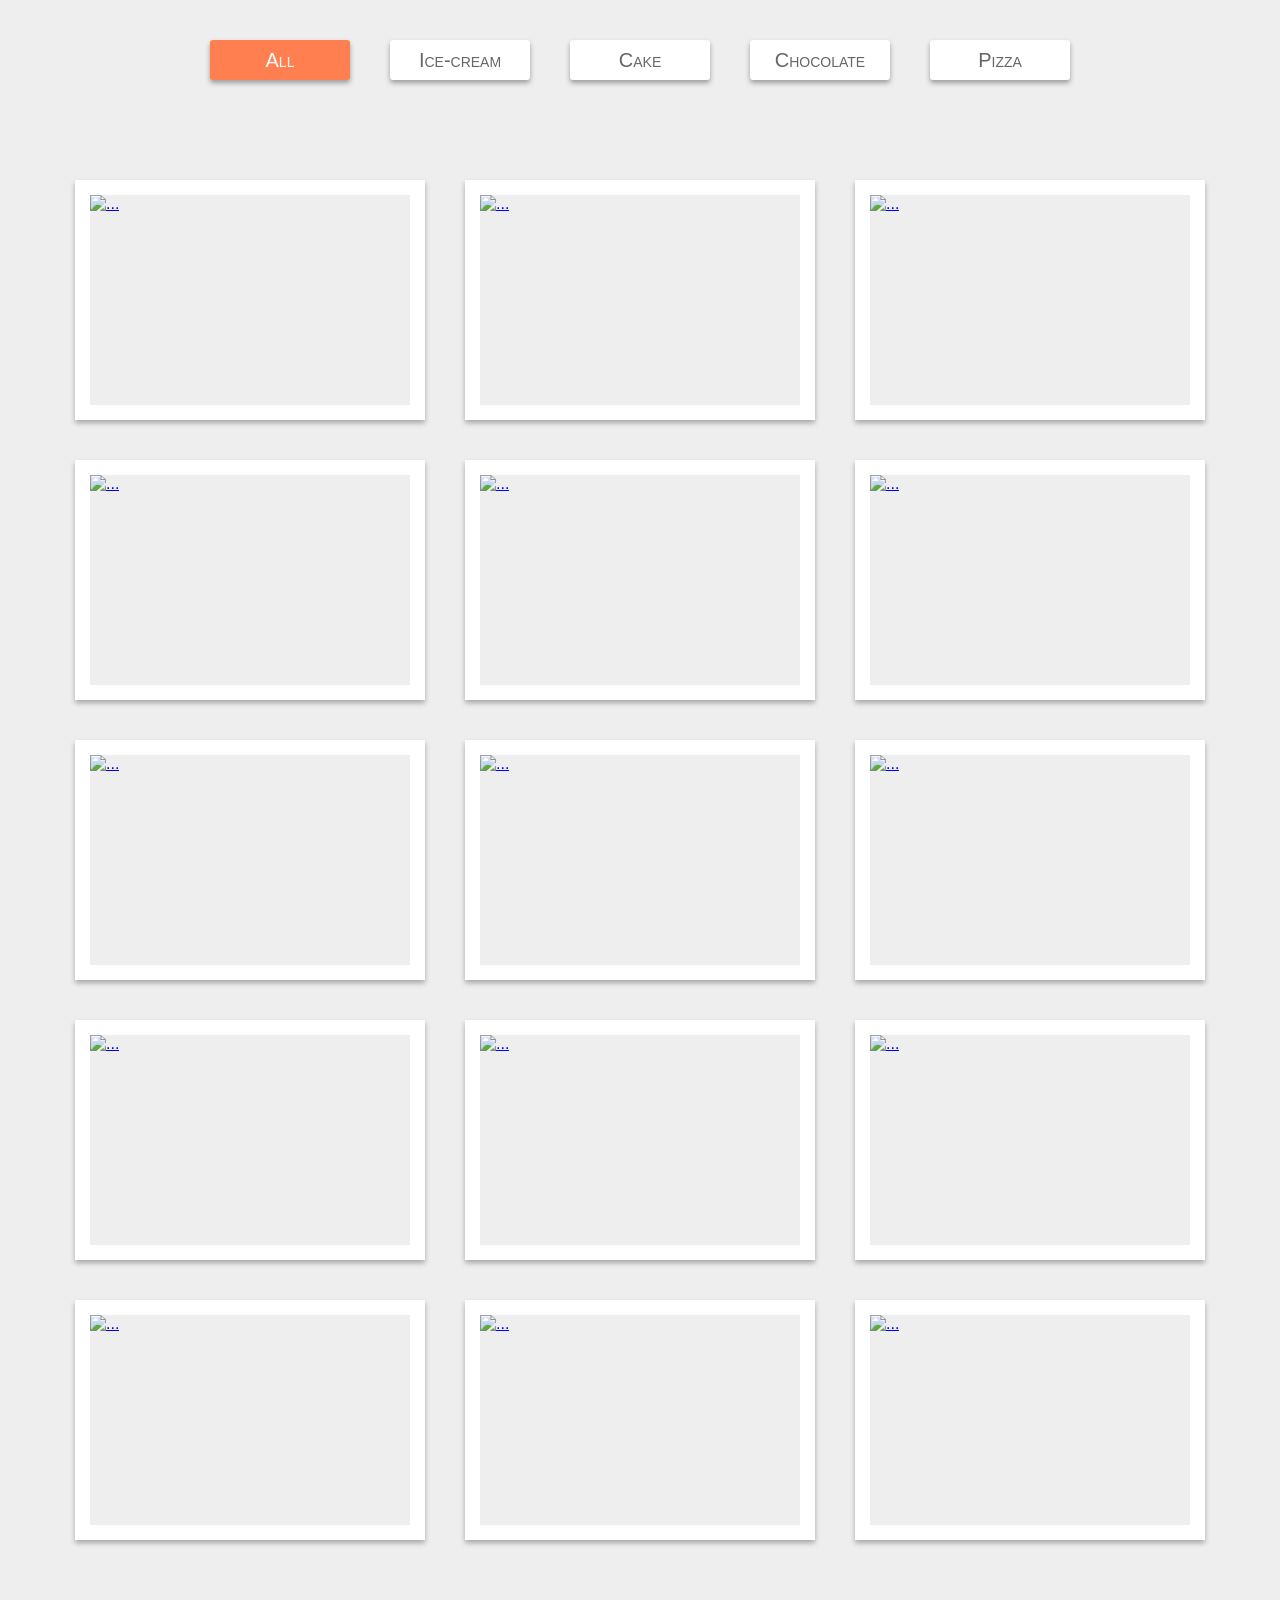
==== index.html @ ded3a6ae "yummy food" ====
<!DOCTYPE html>
<html lang='en'>
        <head>
          <meta charset="UTF-8">
          <meta name="viewport" content="width=device-width, initial-scale=1.0">
        <title>Food Gallery </title>   
        <link rel="icon" href="https://drive.google.com/uc?export=download&id=1GWwUPt_IpZ78VWaYVbbmRLdfkCz--QnV">
        <link rel="stylesheet" href="foodgallery.css" >
        <script src="gallery.js"></script>
<script src="https://cdnjs.cloudflare.com/ajax/libs/jquery/3.5.1/jquery.min.js"></script> 

      </head>
    <body>
        
    <div class="gallery">
     <ul class="controls">
     <li class="button active" data-filter="all" >All</li>
    <li class="button" data-filter="ice-cream">Ice-cream</li>
    <li class="button" data-filter="cake">Cake</li>
    <li class="button" data-filter="chocolate">Chocolate</li>
    <li class="button" data-filter="pizza">Pizza</li>
   
     </ul>
   
     <div class="image-container">
        <a href="image/icecream.jpg" class="card ice-cream" >  
           <img  src="image/icecream.jpg"  alt="..."> </a>

        <a href="image/icecream1.jpg" class="card ice-cream ">  
          <img src="image/icecream1.jpg"  alt="..."> </a> 


        <a href="image/icecream2.jpg" class="card ice-cream">
           <img  src="image/icecream2.jpg"  alt="..."> </a>

        <a href="image/icecream3.jpg" class="card ice-cream"> 
          <img  src="image/icecream3.jpg"  alt="..."></a>

        <a href="image/choco1.jpg"    class="card chocolate" >  
          <img  src="image/choco1.jpg"  alt="..."></a>

        <a href="image/choco1.jpg"   class="card chocolate"> 
          <img  src="image/choco1.jpg"  alt="..."> </a>

        <a href="image/choco2.jpg"   class="card chocolate"> 
          <img  src="image/choco2.jpg"  alt="..."> </a>

        <a href="image/pizza.jpg"    class="card pizza" >  
          <img  src="image/pizza.jpg"  alt="..."></a>

        <a href="image/pizza1.jpg"  class="card pizza" >  
          <img  src="image/pizza1.jpg"  alt="..."></a>

        <a href="image/pizza3.jpg"  class="card pizza" > 
           <img  src="image/pizza3.jpg" alt="..."></a>
        <a href="image/cake.jpg"    class="card cake" >  
            <img  src= "image/cake.jpg" alt="..."></a> 
        <a href="image/cake1.jpg"   class="card cake" >  
          <img  src="image/cake1.jpg"  alt="..."></a>
          <a href="image/cake2.jpg"   class="card cake" > 
            <img  src="image/cake2.jpg" alt="..."></a>
        <a href="image/cake3.jpg"   class="card cake" >  
          <img  src="image/cake3.jpg" alt="..."></a>
        <a href="image/cake4.jpg"  class="card cake" >  
          <img  src="image/cake4.jpg" alt="..."></a>
            </div></div>
             <!-- jquery cdn link  -->
     <!-- <script src="https://cdnjs.cloudflare.com/ajax/libs/jquery/3.5.1/jquery.min.js"></script> 
  <script>
     $(document).ready(function(){
      $(".button").click(function(){
        $(this).addClass("active").siblings().removeClass("active");
        
      var filter= $(this).attr('data-filter')
       if(filter == 'all'){
       $(".card").show(400);
      }else {
        $(".card").not('.'+filter).hide(200);
        $(".card").filter('.'+filter).show(400);
    
      } 
   });
   });</script> -->
    </body>
    </html>
---- foodgallery.css ----
*{
    margin: 0;
    padding:0;
    box-sizing:border-box ;
    font-family: Arial, Helvetica, sans-serif;
    transition:all .2s cubic-bezier(.34, 1.12, .68, 1.31);
}
.gallery{
    min-height: 100vh;
    background: #eee;
     padding-bottom: 100px;
    }
    .gallery .controls{
        display: flex;
        justify-content: center;
        padding: 20px 0;
        flex-wrap: wrap; 
        list-style: none;
        align-content: center;
    }
     .gallery .controls .button{
        height: 40px;
        width: 140px;
        background: #fff;
        color: #666;
        border-radius: 3px;
        font-size: 20px;
        line-height:40px;
        cursor: pointer;
        font-variant: small-caps;
        margin: 20px;
        text-align: center;
        box-shadow: 0 3px 5px rgba(0, 0, 0, .34);
    } 
    .gallery .controls{
        display: flex;
        align-items: center;
        justify-content: center;
        flex-wrap: wrap;
         padding: 20px 0;
         list-style: none;
    }
    .gallery .controls .button.active{ 
        background:coral;
        color:white;
    } 
.gallery .image-container{
   display: flex;
   align-items: center;
   justify-content: center;
    flex-wrap: wrap; 
     margin: 40px auto;  
}
 .gallery .image-container .card { 
    margin: 20px; 
    width: 350px;
    height: 240px; 
    cursor: pointer;
    overflow: hidden;
    border: 15px solid #fff;
    box-shadow:0 3px 5px rgba(0, 0, 0, .3);
}
 .gallery .image-container .card  img{ 
    height:100%;
    width: 100%;
    object-fit: cover; 
}
.gallery .image-container .card:hover img{
transform: scale(1.4);
}
.image-container img{
    transition: transform 2s; 
    cursor:all-scroll;
}
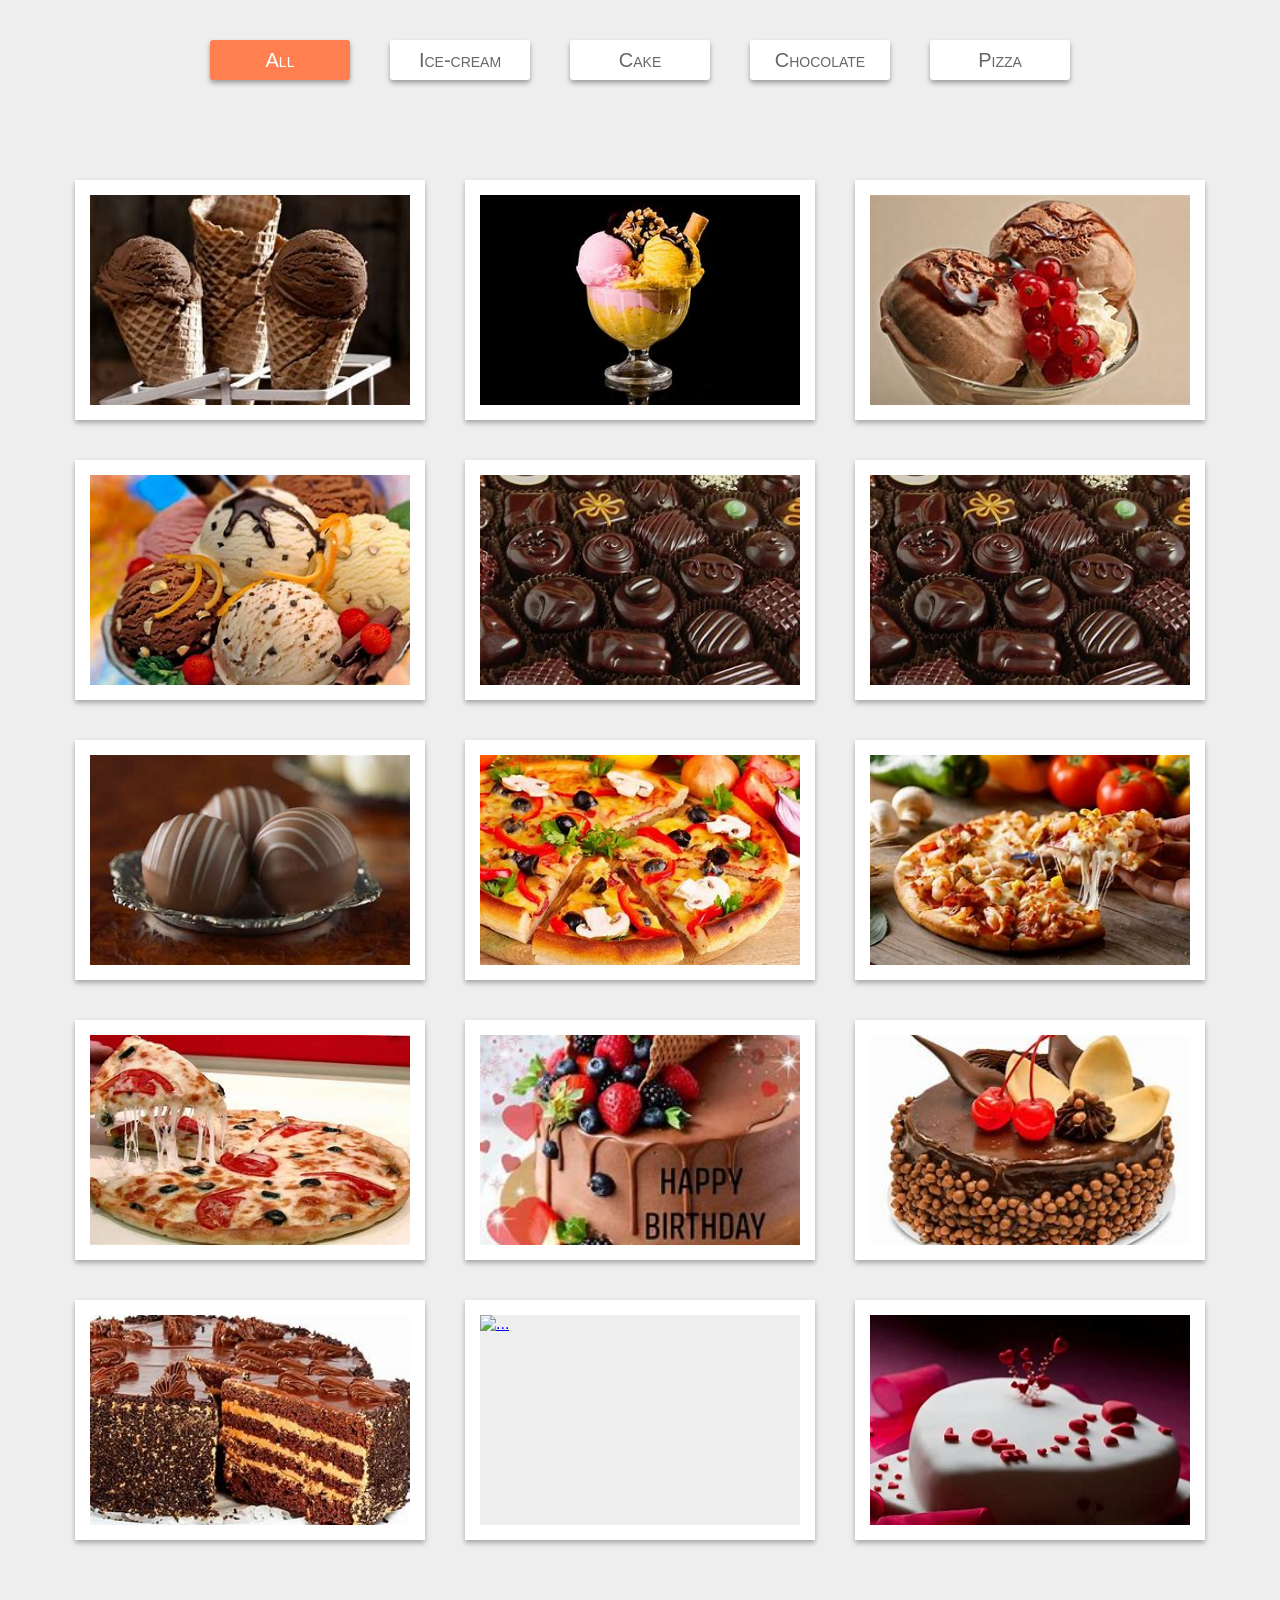
==== commit f2d5c33d: "Update index.html" ====
--- a/index.html
+++ b/index.html
@@ -24,45 +24,45 @@
    
      <div class="image-container">
         <a href="image/icecream.jpg" class="card ice-cream" >  
-           <img  src="image/icecream.jpg"  alt="..."> </a>
+           <img  src="icecream.jpg"  alt="..."> </a>
 
-        <a href="image/icecream1.jpg" class="card ice-cream ">  
-          <img src="image/icecream1.jpg"  alt="..."> </a> 
+        <a href="icecream1.jpg" class="card ice-cream ">  
+          <img src="icecream1.jpg"  alt="..."> </a> 
 
 
-        <a href="image/icecream2.jpg" class="card ice-cream">
-           <img  src="image/icecream2.jpg"  alt="..."> </a>
+        <a href="icecream2.jpg" class="card ice-cream">
+           <img  src="icecream2.jpg"  alt="..."> </a>
 
-        <a href="image/icecream3.jpg" class="card ice-cream"> 
-          <img  src="image/icecream3.jpg"  alt="..."></a>
+        <a href="icecream3.jpg" class="card ice-cream"> 
+          <img  src="icecream3.jpg"  alt="..."></a>
 
-        <a href="image/choco1.jpg"    class="card chocolate" >  
-          <img  src="image/choco1.jpg"  alt="..."></a>
+        <a href="choco1.jpg"    class="card chocolate" >  
+          <img  src="choco1.jpg"  alt="..."></a>
 
-        <a href="image/choco1.jpg"   class="card chocolate"> 
-          <img  src="image/choco1.jpg"  alt="..."> </a>
+        <a href="choco1.jpg"   class="card chocolate"> 
+          <img  src="choco1.jpg"  alt="..."> </a>
 
-        <a href="image/choco2.jpg"   class="card chocolate"> 
-          <img  src="image/choco2.jpg"  alt="..."> </a>
+        <a href="choco2.jpg"   class="card chocolate"> 
+          <img  src="choco2.jpg"  alt="..."> </a>
 
-        <a href="image/pizza.jpg"    class="card pizza" >  
-          <img  src="image/pizza.jpg"  alt="..."></a>
+        <a href="pizza.jpg"    class="card pizza" >  
+          <img  src="pizza.jpg"  alt="..."></a>
 
-        <a href="image/pizza1.jpg"  class="card pizza" >  
-          <img  src="image/pizza1.jpg"  alt="..."></a>
+        <a href="ipizza1.jpg"  class="card pizza" >  
+          <img  src="pizza1.jpg"  alt="..."></a>
 
-        <a href="image/pizza3.jpg"  class="card pizza" > 
-           <img  src="image/pizza3.jpg" alt="..."></a>
-        <a href="image/cake.jpg"    class="card cake" >  
-            <img  src= "image/cake.jpg" alt="..."></a> 
-        <a href="image/cake1.jpg"   class="card cake" >  
-          <img  src="image/cake1.jpg"  alt="..."></a>
-          <a href="image/cake2.jpg"   class="card cake" > 
-            <img  src="image/cake2.jpg" alt="..."></a>
-        <a href="image/cake3.jpg"   class="card cake" >  
-          <img  src="image/cake3.jpg" alt="..."></a>
-        <a href="image/cake4.jpg"  class="card cake" >  
-          <img  src="image/cake4.jpg" alt="..."></a>
+        <a href="pizza3.jpg"  class="card pizza" > 
+           <img  src="pizza3.jpg" alt="..."></a>
+        <a href="cake.jpg"    class="card cake" >  
+            <img  src= "cake.jpg" alt="..."></a> 
+        <a href="cake1.jpg"   class="card cake" >  
+          <img  src="cake1.jpg"  alt="..."></a>
+          <a href="cake2.jpg"   class="card cake" > 
+            <img  src="cake2.jpg" alt="..."></a>
+        <a href="cake3.jpg"   class="card cake" >  
+          <img  src=cake3.jpg" alt="..."></a>
+        <a href="cake4.jpg"  class="card cake" >  
+          <img  src="cake4.jpg" alt="..."></a>
             </div></div>
              <!-- jquery cdn link  -->
      <!-- <script src="https://cdnjs.cloudflare.com/ajax/libs/jquery/3.5.1/jquery.min.js"></script> 
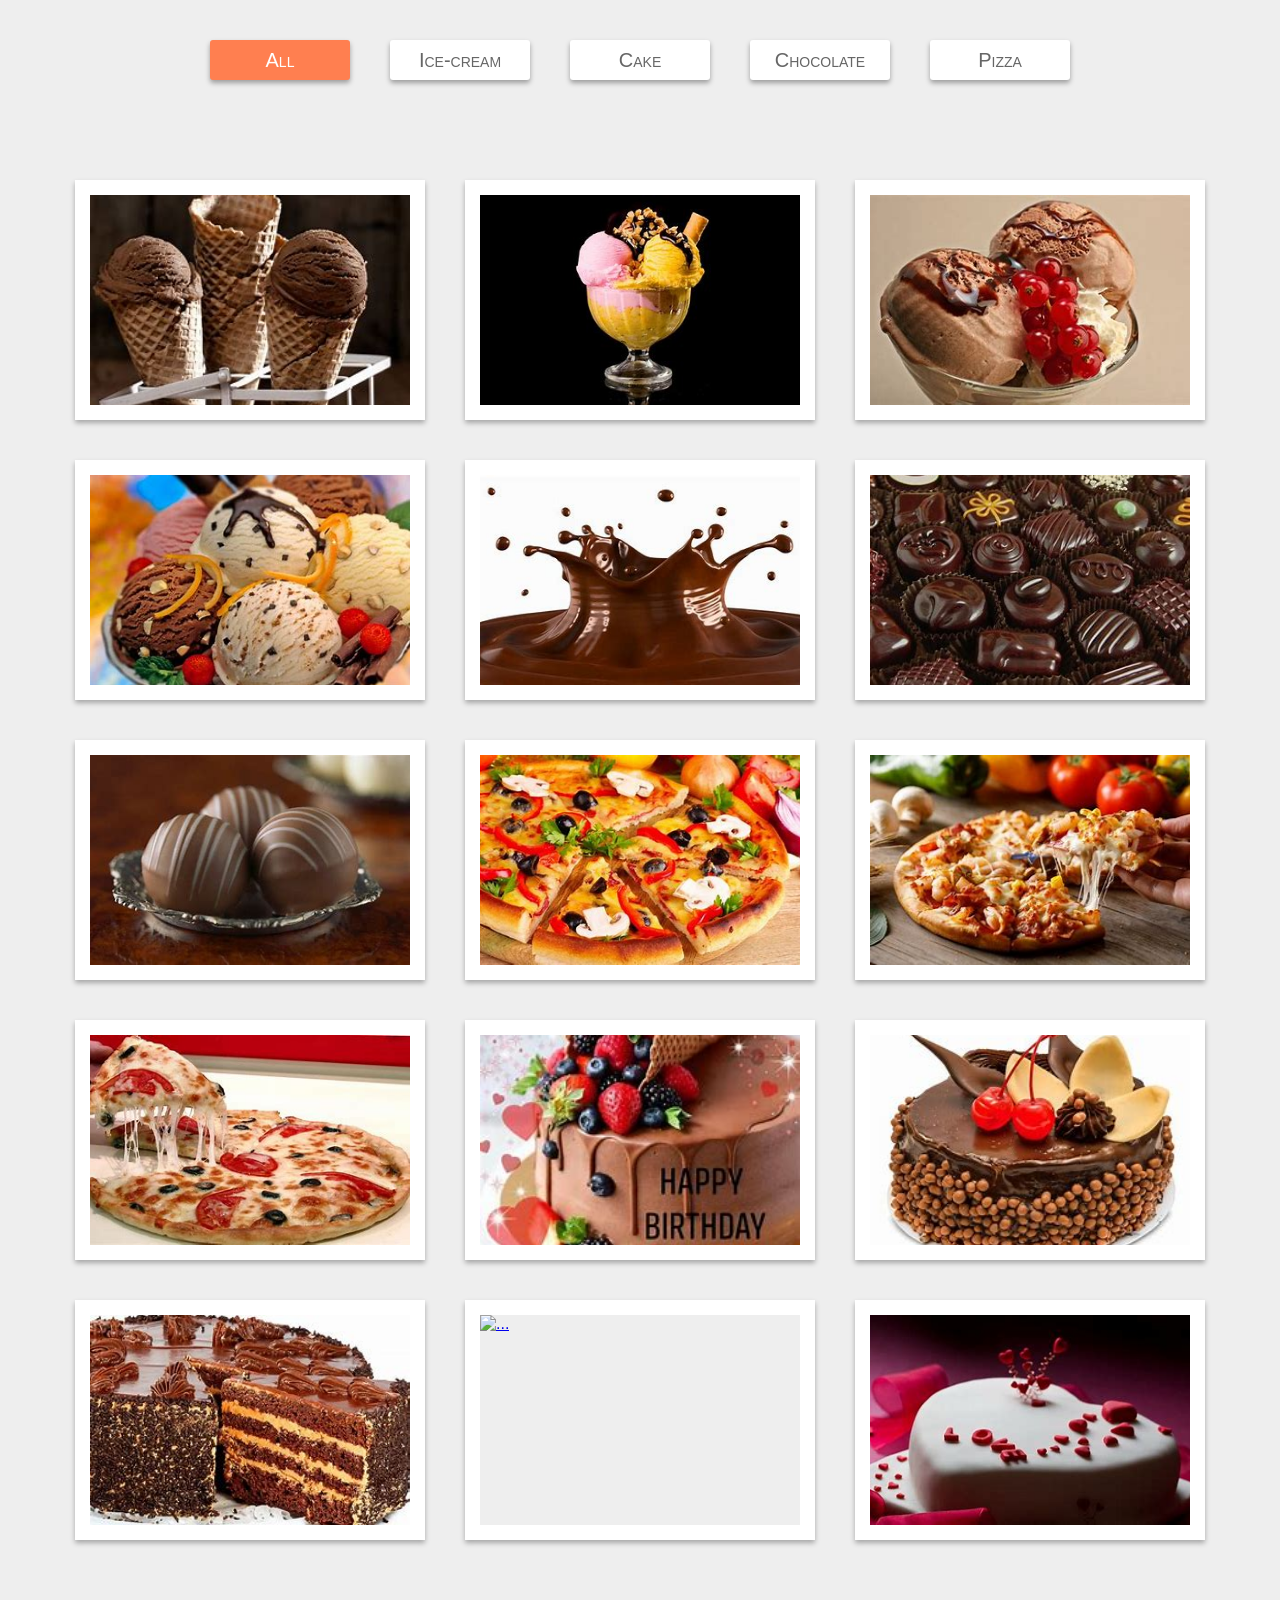
==== commit f64ce7f5: "Update index.html" ====
--- a/index.html
+++ b/index.html
@@ -23,12 +23,11 @@
      </ul>
    
      <div class="image-container">
-        <a href="image/icecream.jpg" class="card ice-cream" >  
+        <a href="icecream.jpg" class="card ice-cream" >  
            <img  src="icecream.jpg"  alt="..."> </a>
 
         <a href="icecream1.jpg" class="card ice-cream ">  
           <img src="icecream1.jpg"  alt="..."> </a> 
-
 
         <a href="icecream2.jpg" class="card ice-cream">
            <img  src="icecream2.jpg"  alt="..."> </a>
@@ -36,36 +35,40 @@
         <a href="icecream3.jpg" class="card ice-cream"> 
           <img  src="icecream3.jpg"  alt="..."></a>
 
-        <a href="choco1.jpg"    class="card chocolate" >  
-          <img  src="choco1.jpg"  alt="..."></a>
+        <a href="choco.jpg"  class="card chocolate" >  
+          <img  src="choco.jpg" alt="..."></a>
 
-        <a href="choco1.jpg"   class="card chocolate"> 
+        <a href="choco1.jpg" class="card chocolate"> 
           <img  src="choco1.jpg"  alt="..."> </a>
 
-        <a href="choco2.jpg"   class="card chocolate"> 
+        <a href="choco2.jpg" class="card chocolate"> 
           <img  src="choco2.jpg"  alt="..."> </a>
 
-        <a href="pizza.jpg"    class="card pizza" >  
+        <a href="pizza.jpg" class="card pizza" >  
           <img  src="pizza.jpg"  alt="..."></a>
 
-        <a href="ipizza1.jpg"  class="card pizza" >  
+        <a href="pizza1.jpg" class="card pizza" >  
           <img  src="pizza1.jpg"  alt="..."></a>
 
-        <a href="pizza3.jpg"  class="card pizza" > 
+        <a href="pizza3.jpg" class="card pizza" > 
            <img  src="pizza3.jpg" alt="..."></a>
-        <a href="cake.jpg"    class="card cake" >  
-            <img  src= "cake.jpg" alt="..."></a> 
-        <a href="cake1.jpg"   class="card cake" >  
+             
+        <a href="cake.jpg" class="card cake" >  
+            <img  src= "cake.jpg" alt="..."></a>
+             
+        <a href="cake1.jpg" class="card cake" >  
           <img  src="cake1.jpg"  alt="..."></a>
-          <a href="cake2.jpg"   class="card cake" > 
+             
+          <a href="cake2.jpg" class="card cake" > 
             <img  src="cake2.jpg" alt="..."></a>
-        <a href="cake3.jpg"   class="card cake" >  
+             
+        <a href="cake3.jpg" class="card cake" >  
           <img  src=cake3.jpg" alt="..."></a>
         <a href="cake4.jpg"  class="card cake" >  
           <img  src="cake4.jpg" alt="..."></a>
             </div></div>
              <!-- jquery cdn link  -->
-     <!-- <script src="https://cdnjs.cloudflare.com/ajax/libs/jquery/3.5.1/jquery.min.js"></script> 
+      <script src="https://cdnjs.cloudflare.com/ajax/libs/jquery/3.5.1/jquery.min.js"></script> 
   <script>
      $(document).ready(function(){
       $(".button").click(function(){
@@ -80,6 +83,6 @@
     
       } 
    });
-   });</script> -->
+   });</script>
     </body>
     </html>
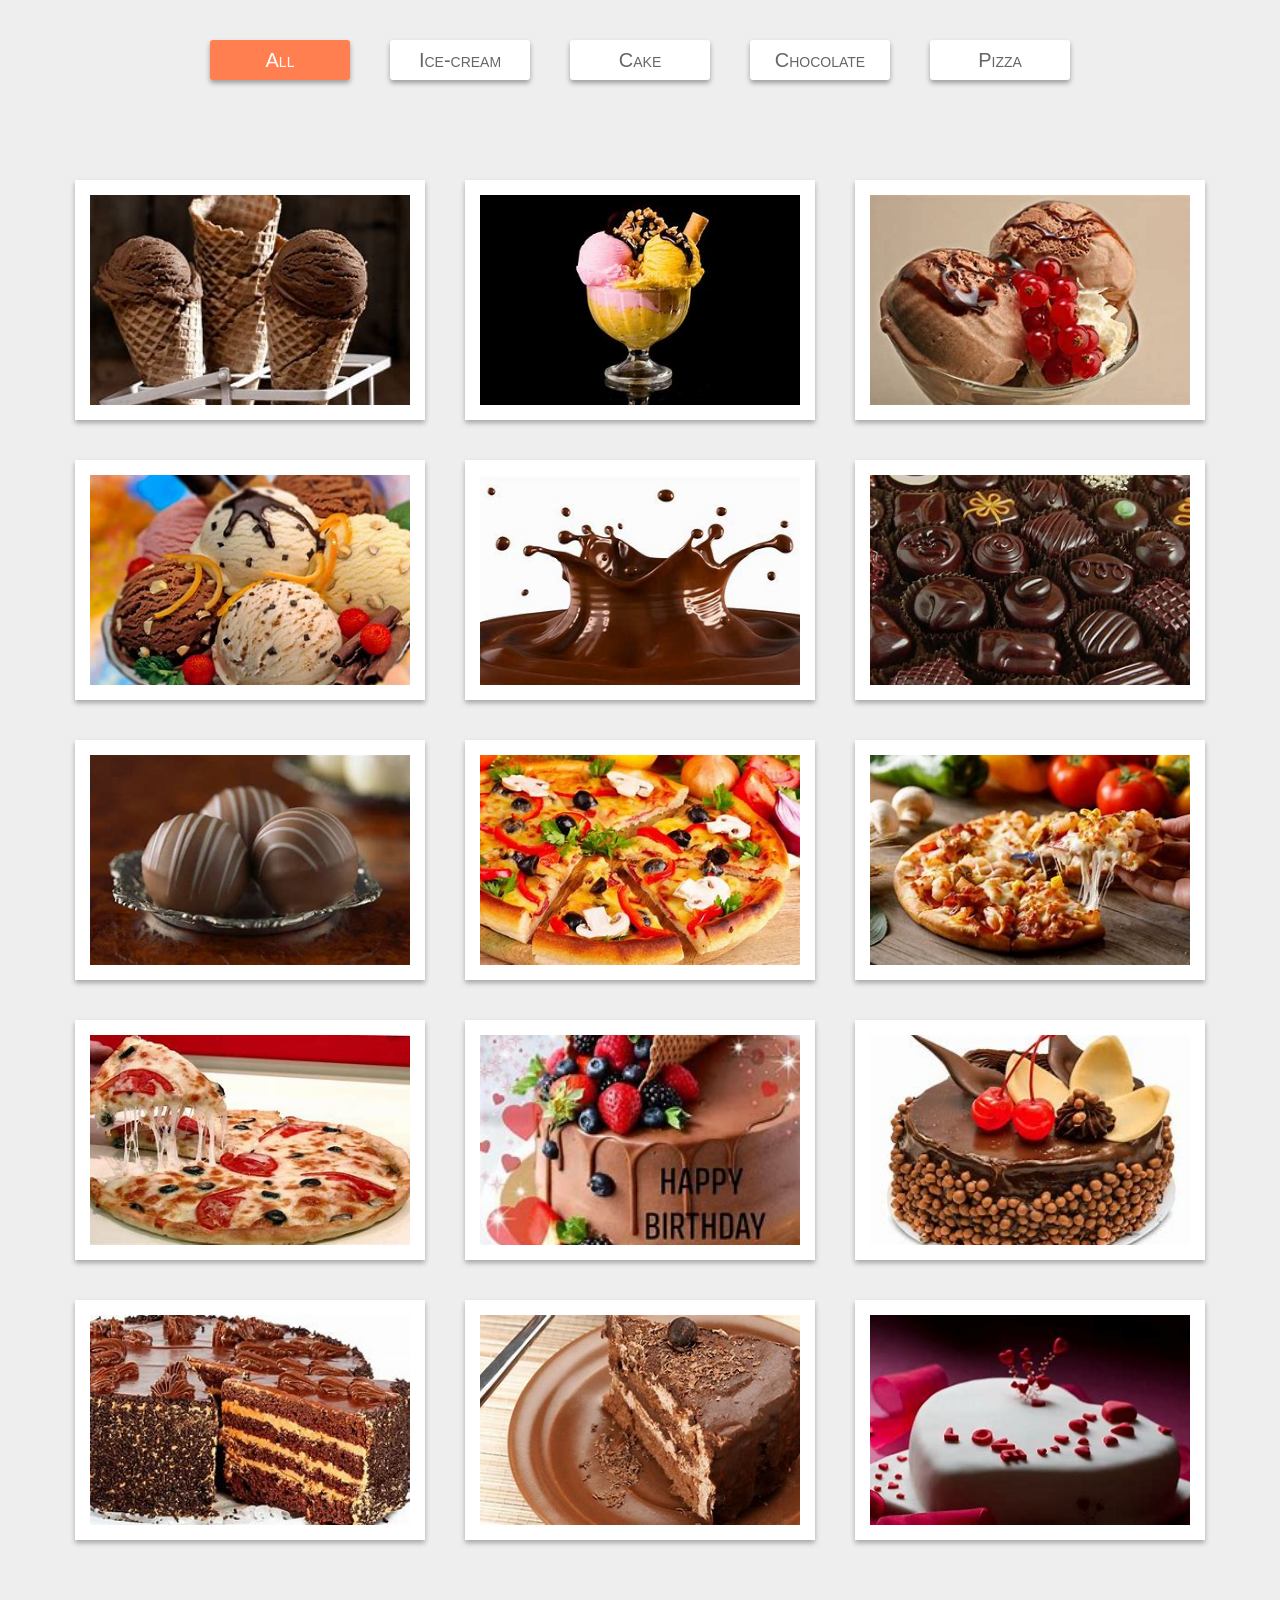
==== commit 16b3e927: "Update index.html" ====
--- a/index.html
+++ b/index.html
@@ -45,27 +45,29 @@
           <img  src="choco2.jpg"  alt="..."> </a>
 
         <a href="pizza.jpg" class="card pizza" >  
-          <img  src="pizza.jpg"  alt="..."></a>
+          <img src="pizza.jpg"  alt="..."></a>
 
         <a href="pizza1.jpg" class="card pizza" >  
-          <img  src="pizza1.jpg"  alt="..."></a>
+          <img src="pizza1.jpg"  alt="..."></a>
 
         <a href="pizza3.jpg" class="card pizza" > 
-           <img  src="pizza3.jpg" alt="..."></a>
+           <img src="pizza3.jpg" alt="..."></a>
              
         <a href="cake.jpg" class="card cake" >  
-            <img  src= "cake.jpg" alt="..."></a>
+            <img src= "cake.jpg" alt="..."></a>
              
         <a href="cake1.jpg" class="card cake" >  
-          <img  src="cake1.jpg"  alt="..."></a>
+          <img src="cake1.jpg"  alt="..."></a>
              
           <a href="cake2.jpg" class="card cake" > 
-            <img  src="cake2.jpg" alt="..."></a>
+            <img src="cake2.jpg" alt="..."></a>
              
         <a href="cake3.jpg" class="card cake" >  
-          <img  src=cake3.jpg" alt="..."></a>
+          <img src="cake3.jpg" alt="..."></a>
+                                        
         <a href="cake4.jpg"  class="card cake" >  
-          <img  src="cake4.jpg" alt="..."></a>
+          <img src="cake4.jpg" alt="..."></a>
+             
             </div></div>
              <!-- jquery cdn link  -->
       <script src="https://cdnjs.cloudflare.com/ajax/libs/jquery/3.5.1/jquery.min.js"></script> 
